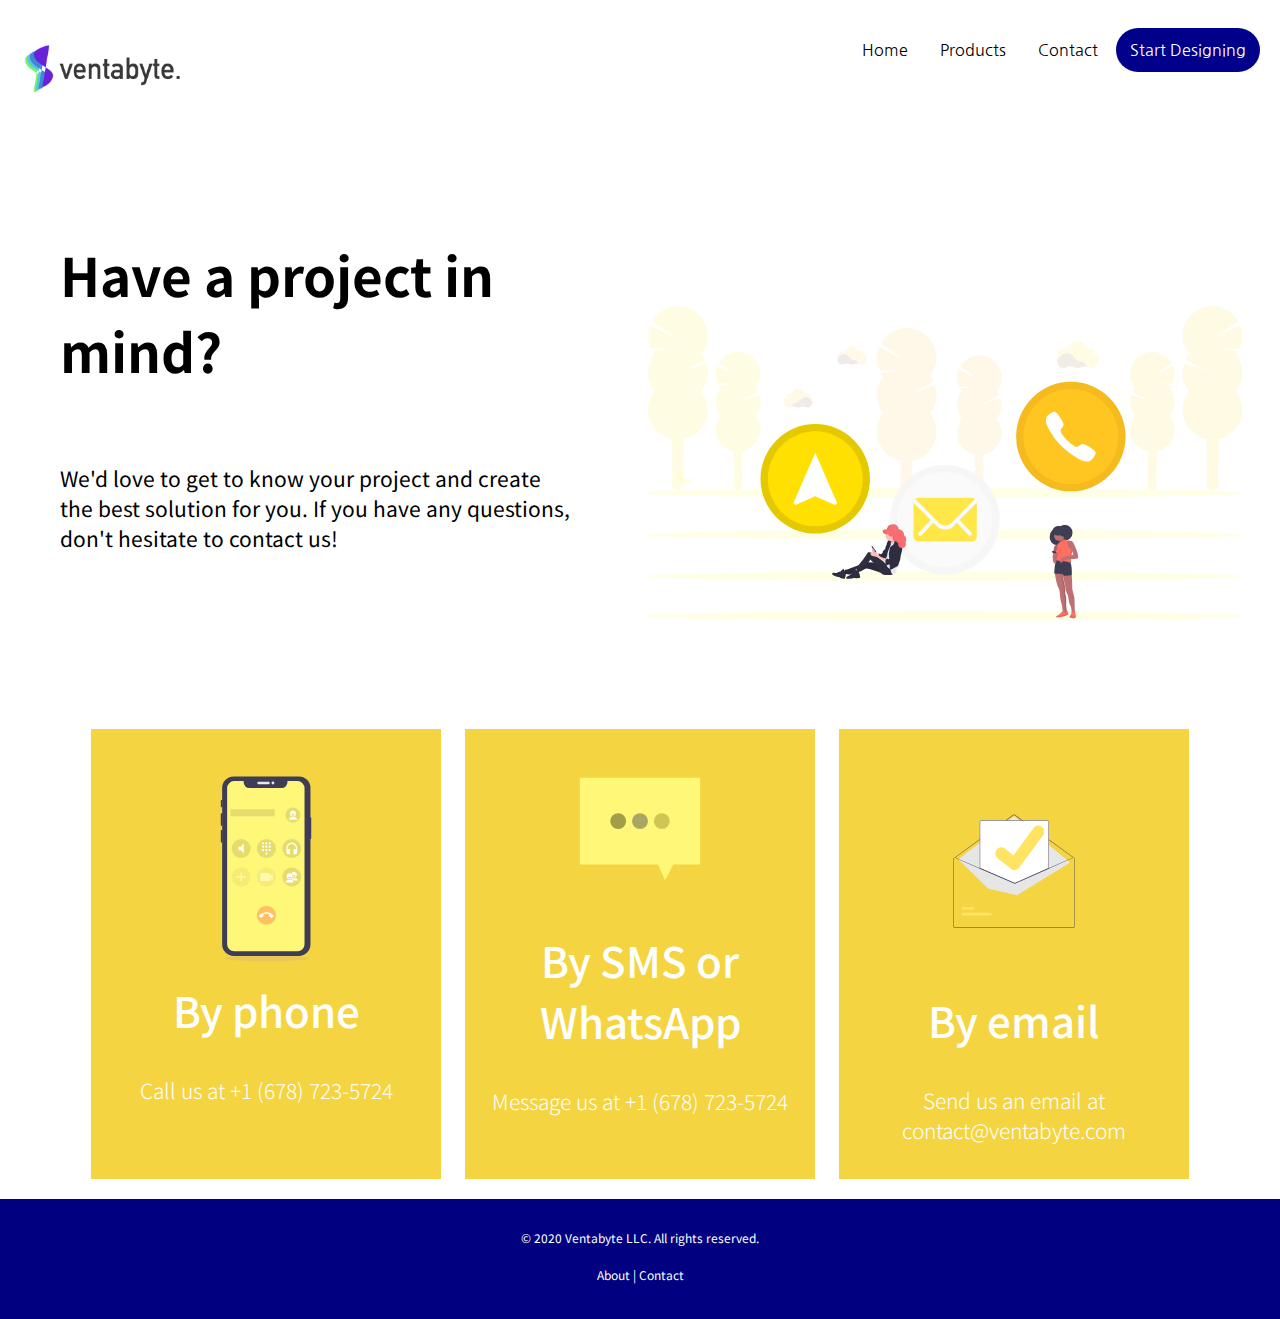
==== contact.html @ 3ee3ee4d "082920" ====
<!DOCTYPE html>
<html>
    <head>
    <link href="https://fonts.googleapis.com/css2?family=Nanum+Gothic&display=swap" rel="stylesheet">
        <link href="https://fonts.googleapis.com/css2?family=Noto+Sans+KR:wght@300;400;500;900&display=swap" rel="stylesheet">
        <link rel="stylesheet" type="text/css" href="style.css">
    </head>
    <body>
    <div class="menu">
         <img class="logo" src="ventabyte-logo.png" width="170" height="56">
               <a href="index.html" class="op">Home</a>
        <a href="products.html" class="op">Products</a>
        <a href="contact.html" class="op">Contact</a>
        <a href="contact.html" class="op-c">Start Designing</a>
        </div>
            <div class="menu-mobile">
                <img class="logo" src="ventabyte-logo.png" width="170" height="56">
                <a id="menuopen" onclick="openMenu()" class="menuopen">&#9776;</a>
                <a id="menuclose" onclick="closeMenu()" class="menuclose">&times;</a>
                <br>
                <div id="mobile-nav" class="mobile-nav">
 <a href="index.html" class="op-m">Home</a>
                <a href="products.html" class="op-m">Products</a>
                <a href="contact.html" class="op-m">Contact</a>
                    <a href="contact.html" class="op-cm">Start Designing</a>
                </div>
        </div>
        <br>
        <br>
        <div class="container">
            <div class="intro"><h1>Have a project in mind?</h1><br><h3>We'd love to get to know your project and create the best solution for you. If you have any questions, don't hesitate to contact us!</h3></div>
        <div class="coderev"><img src="undraw_contact_us_15o2.svg"></div>
        </div>
            <div class="intro-mobile"><h1>Have a project in mind?</h1><br><h3>We'd love to get to know your project and create the best solution for you. If you have any questions, don't hesitate to contact us!</h3></div>
        <div class="coderev-mobile"><img src="undraw_contact_us_15o2.svg"></div>
        <br>
       <div class="contact">
<div class="contactbox">
           <img style="vertical-align: top;" src="undraw_calling_kpbp.svg" width="150px" height="250px">
    <h2 style="padding:0px">By phone</h2>
    <h3>Call us at +1 (678) 723-5724</h3>
           </div>
           <div class="contactbox">
           <img style="vertical-align: top;" src="undraw_typing_jie3.svg" width="150px" height="200px">
    <h2 style="padding:0px">By SMS or WhatsApp</h2>
    <h3>Message us at +1 (678) 723-5724</h3>
           </div>
                      <div class="contactbox">
           <img style="vertical-align: top;" src="undraw_Mail_sent_re_0ofv.svg" width="150px" height="200px">
    <h2 style="padding-top:60px">By email</h2>
    <h3>Send us an email at contact@ventabyte.com</h3>
           </div>
        </div>
        <div class="footer">
        <h5>© 2020 Ventabyte LLC. All rights reserved.</h5>
            <h5 style="padding-top: 0px;"><a href="index.html#about">About</a> | <a href="contact.html">Contact</a></h5>
        </div>
    </body>
    <script>
    function openMenu() {
        document.getElementById("mobile-nav").style.display = "block";
        document.getElementById("menuopen").style.display = "none";
        document.getElementById("menuclose").style.display = "block";
    }
        
            function closeMenu() {
        document.getElementById("mobile-nav").style.display = "none";
        document.getElementById("menuopen").style.display = "block";
        document.getElementById("menuclose").style.display = "none";
    }
        
    </script>
</html>
---- style.css ----
html, body {
    height: 100%;
    margin: 0;
    padding: 0;
    background-color: white;
}
        
        .menu {
            width: 100%;
            text-align: right;
            padding-top: 40px;
            padding-bottom: 5px;
            display: block;
            position: fixed;
            background-color: white;
            top: 0;
        }

.menu a {
    text-decoration: none;
}
        
                .menu-mobile {
            width: 100%;
            text-align: right;
            padding-top: 40px;
                    padding-bottom: 5px;
                    display: none;
                    position: fixed;
                    background-color: white;
        }

.menu-mobile a {
    text-decoration: none;
}
        
        .menuopen {
            margin-right: 30px;
            font-size: 40px;
        }
        
                .menuclose {
            margin-right: 30px;
            font-size: 40px;
                    display: none;
        }
        
        .mobile-nav {
            width: 100%;
            display: none;
            text-align: left;
            margin: 0px;
        }
        
        .op-m {
            font-size: 25px;
            font-family: 'Nanum Gothic', sans-serif;
            width: 100%;
            float: left;
            display: block;
            text-align: left;
            padding: 10px;
            color: black;
        }

.op-m:visited {
    color: black;
}
        
                .op-cm {
            background-color: darkblue;
            color: white;
            font-size: 25px;
            font-family: 'Nanum Gothic', sans-serif;
            width: 100%;
            float: left;
            display: block;
            text-align: left;
            padding: 10px;
                    margin: 0px;
        }
        
        .op {
            padding: 14px;
            font-size: 16px;
            font-family: 'Nanum Gothic', sans-serif;
            color: black;
        }

.op:visited {
    color: black;
}
        
        .op-c {
            background-color: darkblue;
            color: white;
            border-radius: 50px;
            padding: 14px;
            margin-right: 20px;
            font-size: 16px;
            font-family: 'Nanum Gothic', sans-serif;
        }
        
        .logo {
            text-align: left;
            float: left;
            padding-top: 0px;
            margin-top: 0px;
            margin-left: 20px;

        }
        
        .container {
            width: 100%;
            display: inline-block;
            margin-bottom: 0px;
            padding-bottom: 30px;
        }
        
        .coderev {
            float: right;
            text-align: right;
            display: inline;
            padding-top: 200px;
            padding-right: 60px;
            width: 45%;
        }
        
                .mediarev {
            float: left;
            text-align: left;
            display: inline;
            padding-top: 200px;
            padding-left: 60px;
            width: 45%;
        }
        
        .intro {
            width: 45%;
            float: left;
            display: inline;
        }
        
        .mediaintro {
                        width: 45%;
            float: right;
            text-align: left;
            display: inline;
            margin-right: 30px;
            margin-left: 30px;
        }
        
        .coderev-mobile {
            display: none;
            width: 100%;
            text-align: center;
            padding-top: 50px;
        }
        
        .intro-mobile {
            width: 100%;
            display: none;
            padding-top: 40px;
        }
        
        .mediarev-mobile {
            display: none;
            width: 100%;
            text-align: center;
            padding-top: 50px;
        }
        
        .mediaintro-mobile {
            width: 100%;
            display: none;
        }
        
        h1 {
          margin-left: 60px;
            margin-top: 200px;
            font-family: 'Noto Sans KR', sans-serif;
            font-size: 70px;
        }

h2 {
    text-align: center;
    font-family: 'Noto Sans KR', sans-serif;
    font-weight: 500;
    margin-top: 0px;
    font-size: 42px;
}
        
        h3 {
            margin-left: 60px;
            font-family: 'Noto Sans KR', sans-serif;
            font-weight: 400;
            font-size: 28px;
        }
        
        .start {
            border-radius: 50px;
            background-color: #55baff;
            padding: 20px;
            text-align: center;
            margin-left: 60px;
            color: white;
            font-family: 'Noto Sans KR', sans-serif;
            width: 200px;
            border: 0px;
            font-size: 20px;
            text-decoration: none;
        }
        
        .about {
            width: 100%;
            min-height: 50%;
            display: inline-block;
            text-align: center;
        }
        
        .aboutsub {
            width: 20%;
            display: inline;
                text-align: center;
            float: left;
            margin: 2%;
        }
        
                .aboutsub-mobile {
            width: 100%;
            display: none;
                    color: white;
        }
        
         .aboutsub-mobile h4 {
            padding: 20px;
        }
        
        
        .about h1 {
            margin-top: 20px;
            margin-bottom: 0px;
            color: gold;
            text-align: center;
        }
        
        .about h3 {
            margin-left: 45px;
            margin-right: 30px;
            padding-bottom: 50px;
            font-family: 'Noto Sans KR', sans-serif;
            color: black;
        }
        
        .aboutsub h3 {
            margin-left: 0px;
            margin-top: 0px;
            margin-right: 0px;
            padding-bottom: 0px;
            text-align: center;
            font-size: 28px;
        }
        
                .aboutsub-mobile h3 {
            margin-left: 0px;
            margin-top: 0px;
            margin-right: 0px;
            padding-bottom: 0px;
            text-align: center;
            font-size: 28px;
        }
        
        h4 {
            color: black;
            text-align: center;
            font-family: 'Noto Sans KR', sans-serif;
            font-weight: 400;
        }
        
        .footer {
            width: 100%;
            height: 120px;
            background-color: navy;
            bottom: 0px;
        }
        
        h5 {
            text-align: center;
            padding-top: 30px;
            color: white;
            font-size: 12px;
                font-family: 'Noto Sans KR', sans-serif;
            font-weight: 400;
        }
        
        h5 a {
            color: white;
            text-decoration: none;
        }
        
        h5 a:visited {
                        color: white;
            text-decoration: none;
        }

.pricebox-cont {
    width: 100%;
    text-align: center;
    display: inline-block;
    background-color: navy;
}

.pricebox {
    width: 350px;
    height: 620px;
    display: inline-block;
    background-color: white;
    margin-left: 10px;
    margin-right: 10px;
    margin-bottom: 20px;
    vertical-align: top;
}

.pricebox-ui {
        width: 350px;
    height: 375px;
    display: inline-block;
    background-color: #cf00e6;
    color: white;
    font-family: 'Noto Sans KR', sans-serif;
    margin-left: 10px;
    margin-right: 10px;
    margin-bottom: 20px;
    vertical-align: top;
}

.pricebox-ui h4 {
    margin: 0px;
    padding-top: 15px;
    font-weight: 500;
    color: white;
}

.pricebox-ui h2 {
    color: white;
    font-weight: 400;
    margin: 0px;
}

.pricebox-ui p {
    color: white;
    font-weight: 300;
    font-family: 'Noto Sans KR', sans-serif;
    margin: 0px;
    padding-top: 40px;
    padding-left: 10px;
    padding-right: 10px;
    padding-bottom: 10px;
}

.pricebox-tag {
    width: 350px;
    height: 275px;
    background-color: #00e800;
}

.pricebox-tag h4 {
    margin: 0px;
    padding-top: 15px;
    font-weight: 500;
    color: white;
}

.pricebox-tag h2 {
    color: white;
    font-weight: 400;
    margin: 0px;
}

.pricebox-tag p {
    color: white;
    font-weight: 300;
    font-family: 'Noto Sans KR', sans-serif;
    margin: 0px;
    padding-top: 10px;
    padding-left: 10px;
    padding-right: 10px;
    padding-bottom: 10px;
}

ul {
    font-family: 'Noto Sans KR', sans-serif;
    padding-top: 20px;
    padding-bottom: 140px;
}

.inquiry {
    border-radius: 50px;
    background-color: #00e800;
    padding: 15px;
    text-decoration: none;
    color: white;
    font-family: 'Noto Sans KR', sans-serif;
    display: inline;
}

.pricebox-cont h2 {
    margin-top: 15px;
}     

.gdesign {
    width: 100%;
    height: 200px;
    background-color: #00d3e6;
    text-align: center;
    color: white;
    padding-top: 15px;
    margin-bottom: 0px;
}

.gdesign h3 {
    font-weight: 300;
    margin-bottom: 0px;
}

.footer h5 {
    margin-top: 0px;
}

.contact {
    width: 100%;
    text-align: center;
    display: inline-block;
}

.contactbox {
        width: 350px;
    height: 450px;
    display: inline-block;
    background-color: #cf00e6;
    color: white;
    font-family: 'Noto Sans KR', sans-serif;
    margin-left: 10px;
    margin-right: 10px;
    margin-bottom: 20px;
    vertical-align: top;
    text-align: center; background-color: #f5d442
}

.contactbox h3 {
    margin: 0px;
    font-weight: 300;
}

        @media screen and (max-width: 1632px) {
            h1 {font-size: 53px}
            h3 {font-size: 21px}
            .start {font-size: 15px; padding: 15px; width: 150px}
            .coderev img {width: 600px; height: 455px}
            .mediarev-mobile {display: none}
            .mediaintro-mobile {display: none}
            .mediarev-mobile img {width: 598px; height: 373px}
        }
        
                @media screen and (max-width: 1416px) {
            .mediarev img {width: 638px; height: 398px}
        }
        
                        @media screen and (max-width: 1056px) {
            .mediarev img {width: 510px; height: 318px}
        }
        
        @media screen and (max-width: 1092px) {
                    .intro {display: none}
                    .coderev {display: none}
            .container {display: none}
                        .intro-mobile {display: block}
                    .coderev-mobile {display: block}
                    h1 {margin-top: 50px}
            .mediarev {display: none}
            .mediaintro {display: none}
                        .mediarev-mobile {display: block}
            .mediaintro-mobile {display: block}
            .menu {display: none}
            .menu-mobile {display: block}
        }
        
        @media screen and (max-width: 720px) {
                    .intro {display: none}
                    .coderev {display: none}
            .container {display: none}
                        .intro-mobile {display: block}
                    .coderev-mobile {display: block}
            .coderev-mobile img {width: 600px; height: 455px;}
                    h1 {margin-top: 50px}
            .mediarev {display: none}
            .mediaintro {display: none}
                                    .mediarev-mobile {display: block}
            .mediaintro-mobile {display: block}
            .mediarev-mobile img {width: 598px; height: 373px}
            .menu {display: none}
            .menu-mobile {display: block}
        }
        
                @media screen and (max-width: 720px) {
                    .intro {display: none}
                    .coderev {display: none}
                    .container {display: none}
                        .intro-mobile {display: block}
                    .coderev-mobile {display: block}
            .coderev-mobile img {width: 450px; height: 341px;}
                    h1 {margin-top: 50px; margin-left: 45px; margin-right: 20px;}
                    h3 {margin-left: 45px; margin-right: 20px;}
                    .start {margin-left: 45px;}
                    .mediarev {display: none}
            .mediaintro {display: none}
            .mediarev-mobile {display: block}
            .mediaintro-mobile {display: block}
                    .mediarev-mobile img {width: 449px; height: 280px}
        }
        
        @media screen and (max-width: 1296px) {
            .aboutsub {display: none}
            .aboutsub-mobile {display: block}
        }

@media screen and (max-width: 1100px) {
    .pricebox {width: 288px; margin-left: auto; margin-right: auto}
    .pricebox-ui {width: 288px; margin-left: auto; margin-right: auto}
    .pricebox-tag {width: 100%}
}

@media screen and (max-width: 715px) {
    .pricebox {width: 380px; height: 630px; margin-left: auto; margin-right: auto}
    .pricebox-ui {width: 380px; height: 400px; margin-left: auto; margin-right: auto}
}
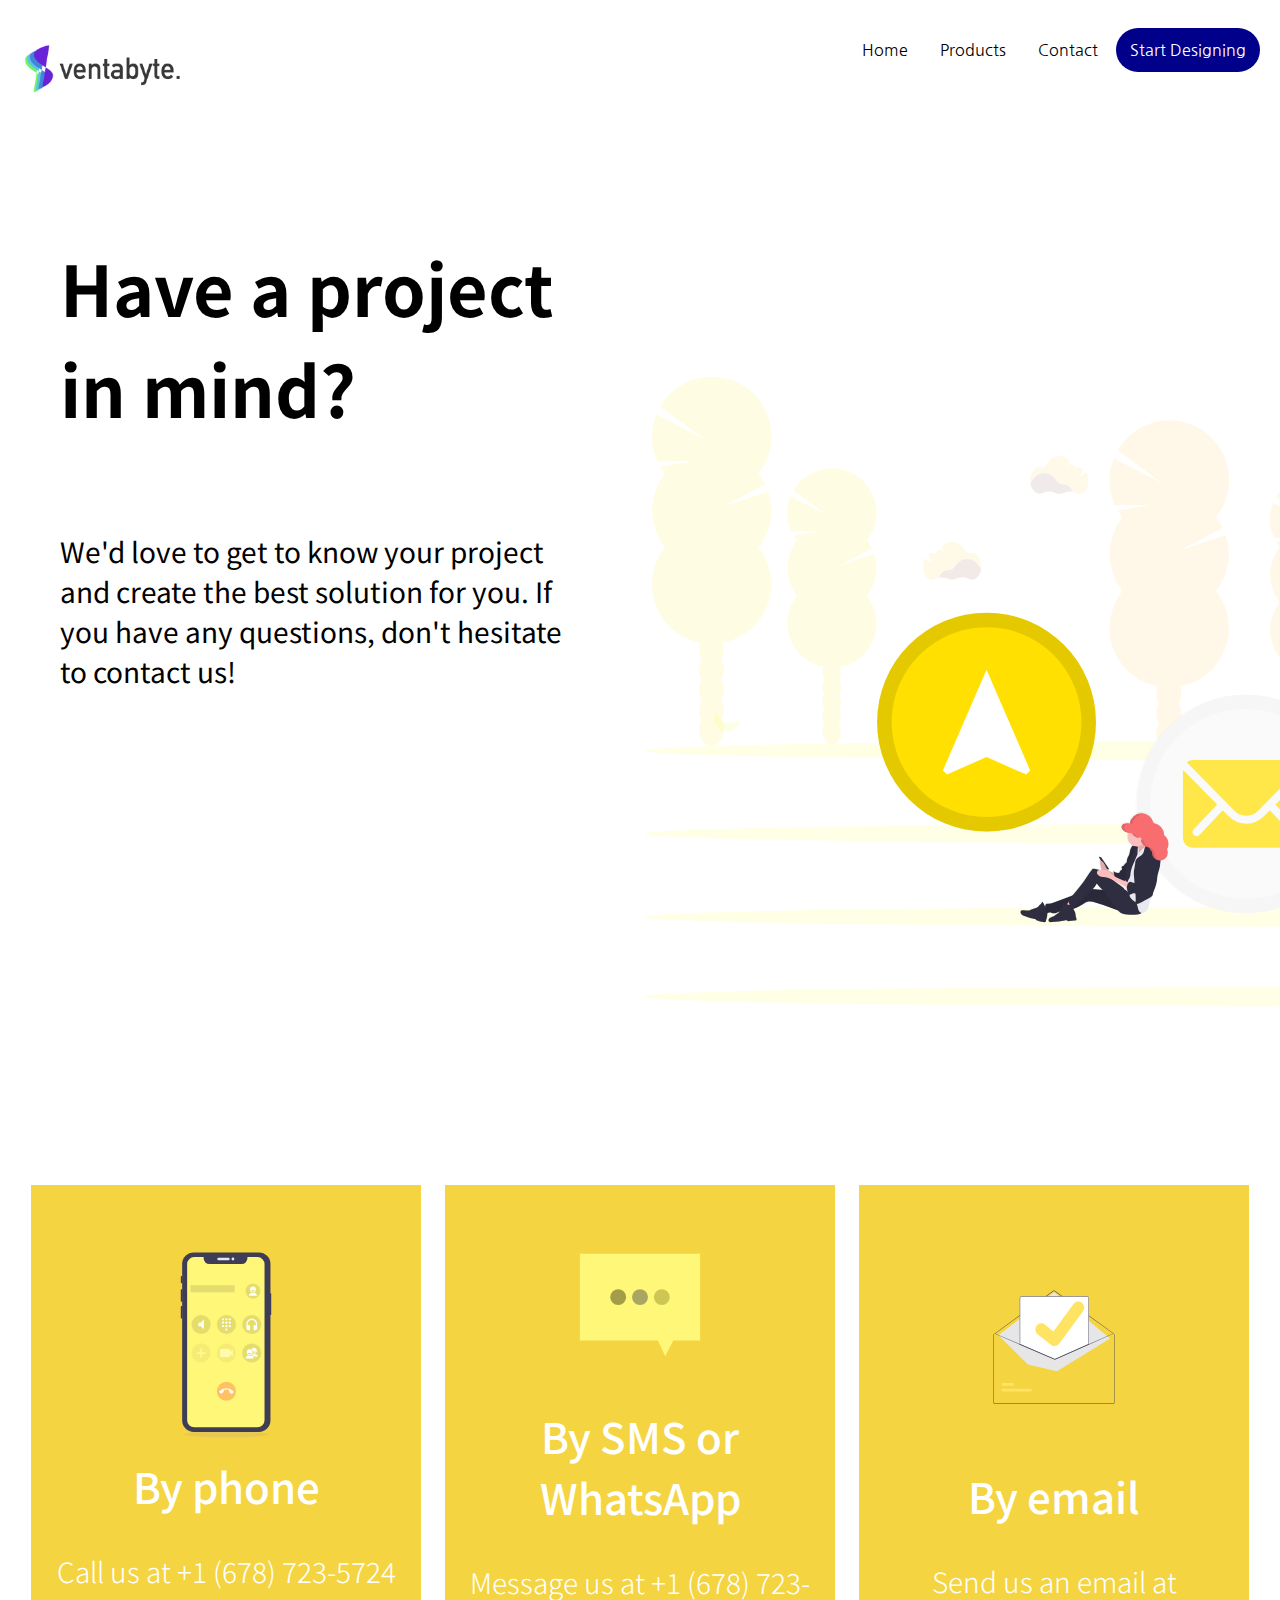
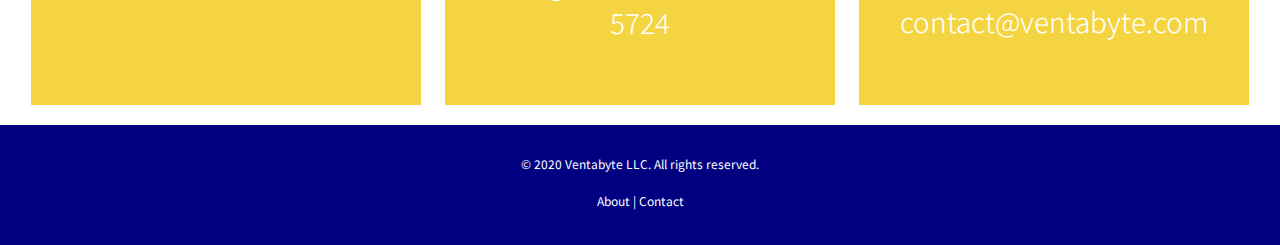
==== commit a28e3dbb: "083020" ====
--- a/contact.html
+++ b/contact.html
@@ -1,6 +1,8 @@
 <!DOCTYPE html>
 <html>
     <head>
+                <meta name="viewport" content="width=device-width, initial-scale=1.0">
+        <title>Ventabyte | The Web. Modernized.</title>
     <link href="https://fonts.googleapis.com/css2?family=Nanum+Gothic&display=swap" rel="stylesheet">
         <link href="https://fonts.googleapis.com/css2?family=Noto+Sans+KR:wght@300;400;500;900&display=swap" rel="stylesheet">
         <link rel="stylesheet" type="text/css" href="style.css">
@@ -29,10 +31,10 @@
         <br>
         <div class="container">
             <div class="intro"><h1>Have a project in mind?</h1><br><h3>We'd love to get to know your project and create the best solution for you. If you have any questions, don't hesitate to contact us!</h3></div>
-        <div class="coderev"><img src="undraw_contact_us_15o2.svg"></div>
+        <div class="coderev"><img src="undraw_contact_us_15o2.svg" width="1200px" height="911px"></div>
         </div>
             <div class="intro-mobile"><h1>Have a project in mind?</h1><br><h3>We'd love to get to know your project and create the best solution for you. If you have any questions, don't hesitate to contact us!</h3></div>
-        <div class="coderev-mobile"><img src="undraw_contact_us_15o2.svg"></div>
+        <div class="coderev-mobile"><img src="undraw_contact_us_15o2.svg" width="900px" height="683px"></div>
         <br>
        <div class="contact">
 <div class="contactbox">
--- a/style.css
+++ b/style.css
@@ -22,6 +22,7 @@
         
                 .menu-mobile {
             width: 100%;
+                    height: 100px;
             text-align: right;
             padding-top: 40px;
                     padding-bottom: 5px;
@@ -36,12 +37,12 @@
         
         .menuopen {
             margin-right: 30px;
-            font-size: 40px;
+            font-size: 50px;
         }
         
                 .menuclose {
             margin-right: 30px;
-            font-size: 40px;
+            font-size: 60px;
                     display: none;
         }
         
@@ -49,6 +50,7 @@
             width: 100%;
             display: none;
             text-align: left;
+            background-color: white;
             margin: 0px;
         }
         
@@ -61,6 +63,7 @@
             text-align: left;
             padding: 10px;
             color: black;
+            background-color: white;
         }
 
 .op-m:visited {
@@ -160,7 +163,7 @@
         .intro-mobile {
             width: 100%;
             display: none;
-            padding-top: 40px;
+            padding-top: 80px;
         }
         
         .mediarev-mobile {
@@ -203,6 +206,7 @@
             padding: 20px;
             text-align: center;
             margin-left: 60px;
+            margin-top: 50px;
             color: white;
             font-family: 'Noto Sans KR', sans-serif;
             width: 200px;
@@ -219,28 +223,17 @@
         }
         
         .aboutsub {
-            width: 20%;
+            width: 25%;
             display: inline;
                 text-align: center;
             float: left;
-            margin: 2%;
-        }
-        
-                .aboutsub-mobile {
-            width: 100%;
-            display: none;
-                    color: white;
-        }
-        
-         .aboutsub-mobile h4 {
-            padding: 20px;
-        }
-        
-        
+            
+        }
+         
         .about h1 {
             margin-top: 20px;
             margin-bottom: 0px;
-            color: gold;
+            color: dimgray;
             text-align: center;
         }
         
@@ -261,20 +254,13 @@
             font-size: 28px;
         }
         
-                .aboutsub-mobile h3 {
-            margin-left: 0px;
-            margin-top: 0px;
-            margin-right: 0px;
-            padding-bottom: 0px;
-            text-align: center;
-            font-size: 28px;
-        }
-        
         h4 {
             color: black;
             text-align: center;
             font-family: 'Noto Sans KR', sans-serif;
             font-weight: 400;
+            margin-left: 10px;
+            margin-right: 10px;
         }
         
         .footer {
@@ -323,7 +309,7 @@
 
 .pricebox-ui {
         width: 350px;
-    height: 375px;
+    height: 390px;
     display: inline-block;
     background-color: #cf00e6;
     color: white;
@@ -360,7 +346,7 @@
 
 .pricebox-tag {
     width: 350px;
-    height: 275px;
+    height: 290px;
     background-color: #00e800;
 }
 
@@ -435,7 +421,8 @@
 
 .contactbox {
         width: 350px;
-    height: 450px;
+    height: 480px;
+    padding: 20px;
     display: inline-block;
     background-color: #cf00e6;
     color: white;
@@ -452,85 +439,101 @@
     font-weight: 300;
 }
 
-        @media screen and (max-width: 1632px) {
-            h1 {font-size: 53px}
-            h3 {font-size: 21px}
-            .start {font-size: 15px; padding: 15px; width: 150px}
-            .coderev img {width: 600px; height: 455px}
-            .mediarev-mobile {display: none}
-            .mediaintro-mobile {display: none}
-            .mediarev-mobile img {width: 598px; height: 373px}
-        }
-        
-                @media screen and (max-width: 1416px) {
-            .mediarev img {width: 638px; height: 398px}
-        }
-        
-                        @media screen and (max-width: 1056px) {
-            .mediarev img {width: 510px; height: 318px}
-        }
-        
-        @media screen and (max-width: 1092px) {
-                    .intro {display: none}
-                    .coderev {display: none}
-            .container {display: none}
-                        .intro-mobile {display: block}
-                    .coderev-mobile {display: block}
-                    h1 {margin-top: 50px}
-            .mediarev {display: none}
-            .mediaintro {display: none}
-                        .mediarev-mobile {display: block}
-            .mediaintro-mobile {display: block}
-            .menu {display: none}
-            .menu-mobile {display: block}
-        }
-        
-        @media screen and (max-width: 720px) {
-                    .intro {display: none}
-                    .coderev {display: none}
-            .container {display: none}
-                        .intro-mobile {display: block}
-                    .coderev-mobile {display: block}
-            .coderev-mobile img {width: 600px; height: 455px;}
-                    h1 {margin-top: 50px}
-            .mediarev {display: none}
-            .mediaintro {display: none}
-                                    .mediarev-mobile {display: block}
-            .mediaintro-mobile {display: block}
-            .mediarev-mobile img {width: 598px; height: 373px}
-            .menu {display: none}
-            .menu-mobile {display: block}
-        }
-        
-                @media screen and (max-width: 720px) {
-                    .intro {display: none}
-                    .coderev {display: none}
-                    .container {display: none}
-                        .intro-mobile {display: block}
-                    .coderev-mobile {display: block}
-            .coderev-mobile img {width: 450px; height: 341px;}
-                    h1 {margin-top: 50px; margin-left: 45px; margin-right: 20px;}
-                    h3 {margin-left: 45px; margin-right: 20px;}
-                    .start {margin-left: 45px;}
-                    .mediarev {display: none}
-            .mediaintro {display: none}
-            .mediarev-mobile {display: block}
-            .mediaintro-mobile {display: block}
-                    .mediarev-mobile img {width: 449px; height: 280px}
-        }
-        
-        @media screen and (max-width: 1296px) {
-            .aboutsub {display: none}
-            .aboutsub-mobile {display: block}
-        }
-
-@media screen and (max-width: 1100px) {
-    .pricebox {width: 288px; margin-left: auto; margin-right: auto}
-    .pricebox-ui {width: 288px; margin-left: auto; margin-right: auto}
-    .pricebox-tag {width: 100%}
-}
-
-@media screen and (max-width: 715px) {
-    .pricebox {width: 380px; height: 630px; margin-left: auto; margin-right: auto}
-    .pricebox-ui {width: 380px; height: 400px; margin-left: auto; margin-right: auto}
+@media screen and (max-width: 1200px) {
+    .menu {display: none}
+    .menu-mobile {display: block}
+    .mobile-nav {display: block}
+    .intro {display: none}
+    .coderev {display: none}
+    .intro-mobile {display: block}
+    .coderev-mobile {display: block}
+    .mediaintro {display: none}
+    .mediarev {display: none}
+    .mediaintro-mobile {display: block}
+    .mediarev-mobile {display: block}
+    h1 {font-size: 58px}
+    h2 {font-size: 35px}
+    h3 {font-size: 23px}
+    .start {font-size: 17px; padding: 17px; width: 170px}
+    .aboutsub {width: 20%}
+    .aboutsub h3 {font-size: 23px}
+    .footer {height: 100px}
+    .inquiry {padding: 12px}
+}
+
+@media screen and (max-width: 992px) {
+    .menu {display: none}
+    .menu-mobile {display: block}
+    .mobile-nav {display: block}
+    .intro {display: none}
+    .coderev {display: none}
+    .intro-mobile {display: block}
+    .coderev-mobile {display: block}
+    .coderev mobile img {width: 545px; height: 413px}
+    .mediaintro {display: none}
+    .mediarev {display: none}
+    .mediaintro-mobile {display: block}
+    .mediarev-mobile {display: block}
+    h1 {font-size: 45px; margin-top: 50px;}
+    h2 {font-size: 35px}
+    h3 {font-size: 23px}
+    .start {font-size: 13px; padding: 13px; width: 130px}
+    .aboutsub {width: 25%}
+    .aboutsub h3 {font-size: 23px}
+    .footer {height: 110px}
+    .inquiry {padding: 12px}
+    .gdesign h2 {font-size: 35px}
+    .gdesign h3 {font-size: 23px; margin: 0px}
+    .pricebox-cont h2, .pricebox-cont h3 {margin-left: 0px; margin-right: 0px}
+    .pricebox-cont h2 {font-size: 35px}
+    .pricebox-cont h3 {font-size: 23px; margin-bottom: 20px}
+    .about h1 {margin: 0px}
+}
+
+@media screen and (max-width: 768px) {
+    .menu {display: none}
+    .menu-mobile {display: block}
+    .mobile-nav {display: block}
+    .intro {display: none}
+    .coderev {display: none}
+    .intro-mobile {display: block}
+    .coderev-mobile {display: block}
+    .coderev mobile img {width: 997px; height: 756px}
+    .mediaintro {display: none}
+    .mediarev {display: none}
+    .mediaintro-mobile {display: block}
+    .mediarev-mobile {display: block}
+    h1 {font-size: 74px; margin-top: 40px; margin-left: 38px}
+    h2 {font-size: 58px}
+    h3 {font-size: 38px; margin-left: 38px; margin-right: 38px;}
+    .start {font-size: 21px; padding: 21px; width: 210px}
+    .aboutsub {width: 25%}
+    .aboutsub h3 {font-size: 38px; margin-left: 38px; margin-right: 38px;}
+    .footer {height: 110px}
+    .inquiry {padding: 12px}
+    h4 {margin-left: 8px; margin-right: 8px}
+}
+
+@media screen and (max-width: 600px) {
+    .menu {display: none}
+    .menu-mobile {display: block}
+    .mobile-nav {display: block}
+    .intro {display: none}
+    .coderev {display: none}
+    .intro-mobile {display: block}
+    .coderev-mobile {display: block}
+    .coderev mobile img {width: 638px; height: 484px}
+    .mediaintro {display: none}
+    .mediarev {display: none}
+    .mediaintro-mobile {display: block}
+    .mediarev-mobile {display: block}
+    h1 {font-size: 61px; margin-top: 40px; margin-left: 32px}
+    h2 {font-size: 48px}
+    h3 {font-size: 32px; margin-left: 32px; margin-right: 32px;}
+    .start {font-size: 17px; padding: 17px; width: 170px}
+    .aboutsub {width: 100%}
+    .aboutsub h3 {font-size: 32px; margin-left: 32px; margin-right: 32px;}
+    .footer {height: 110px}
+    .inquiry {padding: 10px}
+    h4 {margin-left: 7px; margin-right: 7px}
 }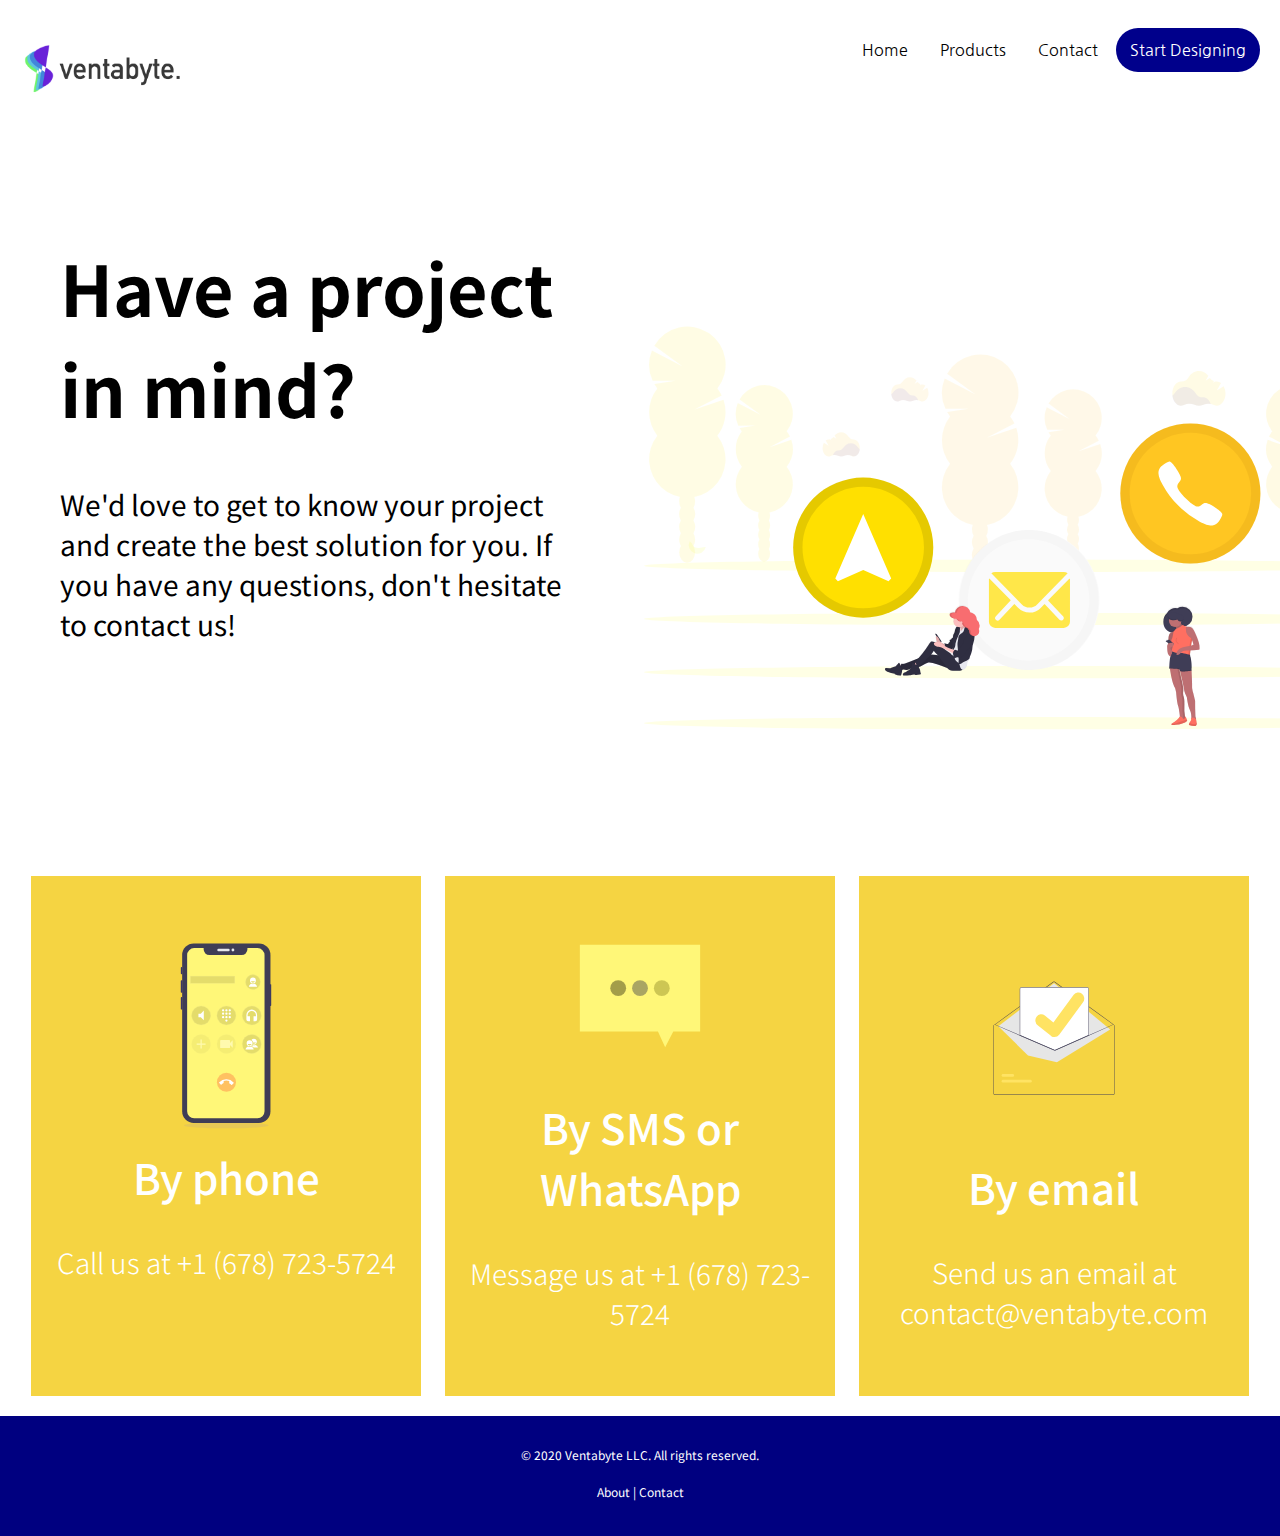
==== commit 6a96f9ec: "090220" ====
--- a/contact.html
+++ b/contact.html
@@ -16,7 +16,7 @@
         <a href="contact.html" class="op-c">Start Designing</a>
         </div>
             <div class="menu-mobile">
-                <img class="logo" src="ventabyte-logo.png" width="170" height="56">
+                <img class="logo" src="ventabyte-logo.png" width="255px" height="84px">
                 <a id="menuopen" onclick="openMenu()" class="menuopen">&#9776;</a>
                 <a id="menuclose" onclick="closeMenu()" class="menuclose">&times;</a>
                 <br>
@@ -34,13 +34,14 @@
         <div class="coderev"><img src="undraw_contact_us_15o2.svg" width="1200px" height="911px"></div>
         </div>
             <div class="intro-mobile"><h1>Have a project in mind?</h1><br><h3>We'd love to get to know your project and create the best solution for you. If you have any questions, don't hesitate to contact us!</h3></div>
-        <div class="coderev-mobile"><img src="undraw_contact_us_15o2.svg" width="900px" height="683px"></div>
+        <div class="coderev-mobile"><img src="undraw_contact_us_15o2.svg" width="100%"></div>
+        <br>
         <br>
        <div class="contact">
 <div class="contactbox">
            <img style="vertical-align: top;" src="undraw_calling_kpbp.svg" width="150px" height="250px">
     <h2 style="padding:0px">By phone</h2>
-    <h3>Call us at +1 (678) 723-5724</h3>
+    <h3 href="tel:+16787235724">Call us at +1 (678) 723-5724</h3>
            </div>
            <div class="contactbox">
            <img style="vertical-align: top;" src="undraw_typing_jie3.svg" width="150px" height="200px">
@@ -50,7 +51,7 @@
                       <div class="contactbox">
            <img style="vertical-align: top;" src="undraw_Mail_sent_re_0ofv.svg" width="150px" height="200px">
     <h2 style="padding-top:60px">By email</h2>
-    <h3>Send us an email at contact@ventabyte.com</h3>
+    <h3 href="mailto:contact@ventabyte.com">Send us an email at contact@ventabyte.com</h3>
            </div>
         </div>
         <div class="footer">
--- a/style.css
+++ b/style.css
@@ -22,9 +22,9 @@
         
                 .menu-mobile {
             width: 100%;
-                    height: 100px;
+                    height: 80px;
             text-align: right;
-            padding-top: 40px;
+            padding-top: 20px;
                     padding-bottom: 5px;
                     display: none;
                     position: fixed;
@@ -135,7 +135,7 @@
             display: inline;
             padding-top: 200px;
             padding-left: 60px;
-            width: 45%;
+            width: 40%;
         }
         
         .intro {
@@ -145,7 +145,7 @@
         }
         
         .mediaintro {
-                        width: 45%;
+                        width: 40%;
             float: right;
             text-align: left;
             display: inline;
@@ -163,7 +163,7 @@
         .intro-mobile {
             width: 100%;
             display: none;
-            padding-top: 80px;
+            padding-top: 50px;
         }
         
         .mediarev-mobile {
@@ -183,6 +183,7 @@
             margin-top: 200px;
             font-family: 'Noto Sans KR', sans-serif;
             font-size: 70px;
+            margin-bottom: 0px;
         }
 
 h2 {
@@ -205,8 +206,8 @@
             background-color: #55baff;
             padding: 20px;
             text-align: center;
-            margin-left: 60px;
-            margin-top: 50px;
+            margin-left: 20px;
+            margin-top: 0px;
             color: white;
             font-family: 'Noto Sans KR', sans-serif;
             width: 200px;
@@ -227,6 +228,7 @@
             display: inline;
                 text-align: center;
             float: left;
+            margin-top: 50px;
             
         }
          
@@ -259,8 +261,8 @@
             text-align: center;
             font-family: 'Noto Sans KR', sans-serif;
             font-weight: 400;
-            margin-left: 10px;
-            margin-right: 10px;
+            margin-left: 20px;
+            margin-right: 20px;
         }
         
         .footer {
@@ -439,10 +441,13 @@
     font-weight: 300;
 }
 
+@media screen and (max-width: 2000px) {
+    .coderev img {width: 768px; height: 584px;}
+}
+
 @media screen and (max-width: 1200px) {
     .menu {display: none}
     .menu-mobile {display: block}
-    .mobile-nav {display: block}
     .intro {display: none}
     .coderev {display: none}
     .intro-mobile {display: block}
@@ -455,21 +460,21 @@
     h2 {font-size: 35px}
     h3 {font-size: 23px}
     .start {font-size: 17px; padding: 17px; width: 170px}
-    .aboutsub {width: 20%}
+    .aboutsub {width: 100%}
     .aboutsub h3 {font-size: 23px}
     .footer {height: 100px}
     .inquiry {padding: 12px}
+    .container {display: none}
 }
 
 @media screen and (max-width: 992px) {
     .menu {display: none}
     .menu-mobile {display: block}
-    .mobile-nav {display: block}
     .intro {display: none}
     .coderev {display: none}
     .intro-mobile {display: block}
     .coderev-mobile {display: block}
-    .coderev mobile img {width: 545px; height: 413px}
+    .coderev mobile img {width: 550px; height: 413px}
     .mediaintro {display: none}
     .mediarev {display: none}
     .mediaintro-mobile {display: block}
@@ -478,7 +483,7 @@
     h2 {font-size: 35px}
     h3 {font-size: 23px}
     .start {font-size: 13px; padding: 13px; width: 130px}
-    .aboutsub {width: 25%}
+    .aboutsub {width: 100%}
     .aboutsub h3 {font-size: 23px}
     .footer {height: 110px}
     .inquiry {padding: 12px}
@@ -488,36 +493,36 @@
     .pricebox-cont h2 {font-size: 35px}
     .pricebox-cont h3 {font-size: 23px; margin-bottom: 20px}
     .about h1 {margin: 0px}
+    .container {display: none}
 }
 
 @media screen and (max-width: 768px) {
     .menu {display: none}
     .menu-mobile {display: block}
-    .mobile-nav {display: block}
     .intro {display: none}
     .coderev {display: none}
     .intro-mobile {display: block}
     .coderev-mobile {display: block}
-    .coderev mobile img {width: 997px; height: 756px}
+    .coderev mobile img {width: 100%; height: 40%}
     .mediaintro {display: none}
     .mediarev {display: none}
     .mediaintro-mobile {display: block}
     .mediarev-mobile {display: block}
-    h1 {font-size: 74px; margin-top: 40px; margin-left: 38px}
-    h2 {font-size: 58px}
-    h3 {font-size: 38px; margin-left: 38px; margin-right: 38px;}
-    .start {font-size: 21px; padding: 21px; width: 210px}
-    .aboutsub {width: 25%}
-    .aboutsub h3 {font-size: 38px; margin-left: 38px; margin-right: 38px;}
+    h1 {font-size: 59px; margin-top: 25px; margin-left: 20px}
+    h2 {font-size: 47px}
+    h3 {font-size: 30px; margin-left: 30px; margin-right: 30px;}
+    .start {font-size: 20px; padding: 20px; width: 200px}
+    .aboutsub {width: 100%}
+    .aboutsub h3 {font-size: 30px; margin-left: 30px; margin-right: 30px;}
     .footer {height: 110px}
     .inquiry {padding: 12px}
     h4 {margin-left: 8px; margin-right: 8px}
+    .container {display: none}
 }
 
 @media screen and (max-width: 600px) {
     .menu {display: none}
     .menu-mobile {display: block}
-    .mobile-nav {display: block}
     .intro {display: none}
     .coderev {display: none}
     .intro-mobile {display: block}
@@ -527,13 +532,14 @@
     .mediarev {display: none}
     .mediaintro-mobile {display: block}
     .mediarev-mobile {display: block}
-    h1 {font-size: 61px; margin-top: 40px; margin-left: 32px}
-    h2 {font-size: 48px}
-    h3 {font-size: 32px; margin-left: 32px; margin-right: 32px;}
-    .start {font-size: 17px; padding: 17px; width: 170px}
+    h1 {font-size: 49px; margin-top: 33px; margin-left: 20px}
+    h2 {font-size: 40px}
+    h3 {font-size: 27px; margin-left: 20px; margin-right: 20px;}
+    .start {font-size: 14px; padding: 19px; width: 140px}
     .aboutsub {width: 100%}
-    .aboutsub h3 {font-size: 32px; margin-left: 32px; margin-right: 32px;}
+    .aboutsub h3 {font-size: 27px; margin-left: 27px; margin-right: 27px;}
     .footer {height: 110px}
     .inquiry {padding: 10px}
     h4 {margin-left: 7px; margin-right: 7px}
+    .container {display: none}
 }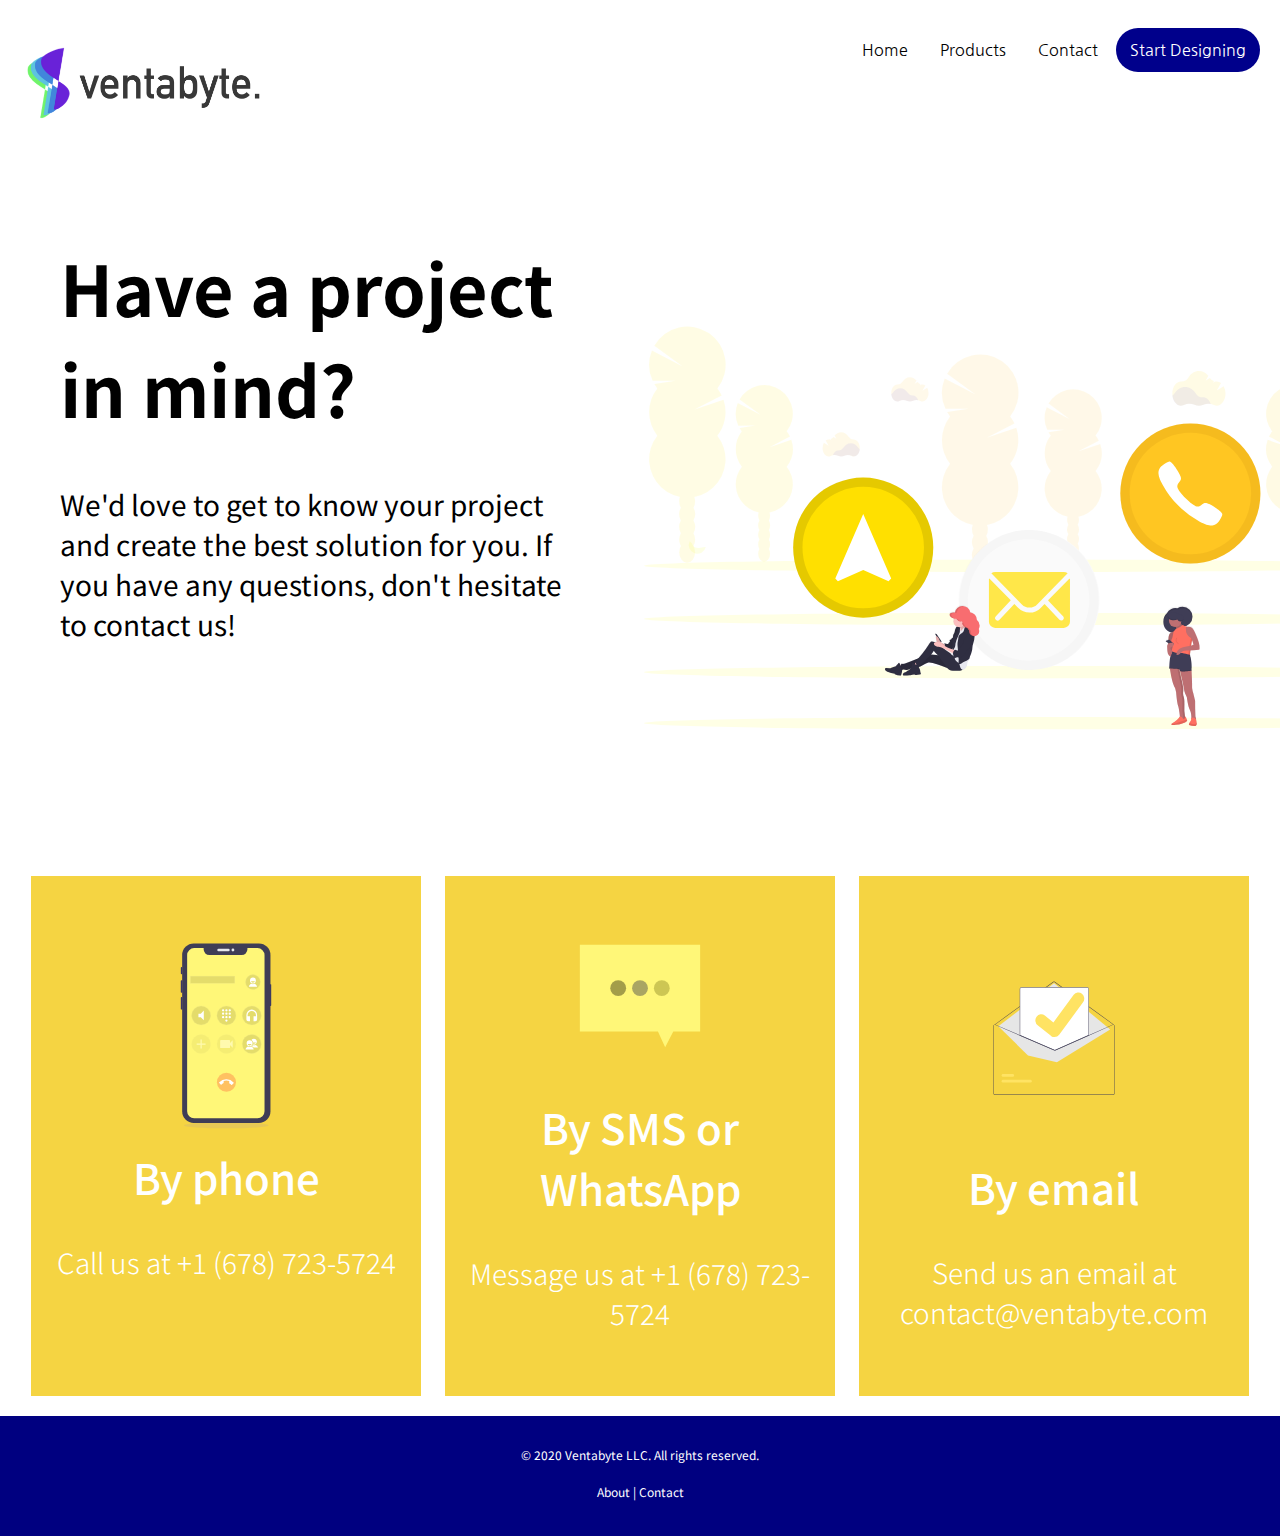
==== commit 85eb32da: "090420D" ====
--- a/contact.html
+++ b/contact.html
@@ -9,14 +9,14 @@
     </head>
     <body>
     <div class="menu">
-         <img class="logo" src="ventabyte-logo.png" width="170" height="56">
+         <img class="logo" src="ventabyte-logo.png" width="255px" height="84px">
                <a href="index.html" class="op">Home</a>
         <a href="products.html" class="op">Products</a>
         <a href="contact.html" class="op">Contact</a>
         <a href="contact.html" class="op-c">Start Designing</a>
         </div>
             <div class="menu-mobile">
-                <img class="logo" src="ventabyte-logo.png" width="255px" height="84px">
+                <img class="logo" src="ventabyte-logo.png" width="227" height="75">
                 <a id="menuopen" onclick="openMenu()" class="menuopen">&#9776;</a>
                 <a id="menuclose" onclick="closeMenu()" class="menuclose">&times;</a>
                 <br>
--- a/style.css
+++ b/style.css
@@ -204,15 +204,15 @@
         .start {
             border-radius: 50px;
             background-color: #55baff;
-            padding: 20px;
-            text-align: center;
-            margin-left: 20px;
-            margin-top: 0px;
+            padding: 15px;
+            text-align: center;
+            margin: 60px;
+            margin-top: 40px;
             color: white;
             font-family: 'Noto Sans KR', sans-serif;
             width: 200px;
             border: 0px;
-            font-size: 20px;
+            font-size: 15px;
             text-decoration: none;
         }
         
@@ -298,9 +298,16 @@
     background-color: navy;
 }
 
+.pricebox-cont-m {
+    width: 100%;
+    text-align: center;
+    display: inline-block;
+    background-color: navy;
+}
+
 .pricebox {
     width: 350px;
-    height: 620px;
+    height: 630px;
     display: inline-block;
     background-color: white;
     margin-left: 10px;
@@ -309,6 +316,22 @@
     vertical-align: top;
 }
 
+.pricebox-m {
+    width: 95%;
+    height: 200px;
+    display: inline-block;
+    background-color: white;
+    margin-left: auto;
+    margin-right: auto;
+    margin-bottom: 20px;
+    vertical-align: top;
+}
+
+.pricebox-m .pricebox-tag {
+    width: 200px;
+    height: 100%;
+}
+
 .pricebox-ui {
         width: 350px;
     height: 390px;
@@ -384,12 +407,13 @@
 
 .inquiry {
     border-radius: 50px;
+    margin-top: 0px;
+    margin-bottom: 30px;
     background-color: #00e800;
     padding: 15px;
     text-decoration: none;
     color: white;
     font-family: 'Noto Sans KR', sans-serif;
-    display: inline;
 }
 
 .pricebox-cont h2 {
@@ -456,10 +480,9 @@
     .mediarev {display: none}
     .mediaintro-mobile {display: block}
     .mediarev-mobile {display: block}
-    h1 {font-size: 58px}
+    h1 {font-size: 58px; margin-top: 100px;}
     h2 {font-size: 35px}
     h3 {font-size: 23px}
-    .start {font-size: 17px; padding: 17px; width: 170px}
     .aboutsub {width: 100%}
     .aboutsub h3 {font-size: 23px}
     .footer {height: 100px}
@@ -479,10 +502,9 @@
     .mediarev {display: none}
     .mediaintro-mobile {display: block}
     .mediarev-mobile {display: block}
-    h1 {font-size: 45px; margin-top: 50px;}
+    h1 {font-size: 45px; margin-top: 100px}
     h2 {font-size: 35px}
     h3 {font-size: 23px}
-    .start {font-size: 13px; padding: 13px; width: 130px}
     .aboutsub {width: 100%}
     .aboutsub h3 {font-size: 23px}
     .footer {height: 110px}
@@ -494,6 +516,7 @@
     .pricebox-cont h3 {font-size: 23px; margin-bottom: 20px}
     .about h1 {margin: 0px}
     .container {display: none}
+    .start {margin: 20px}
 }
 
 @media screen and (max-width: 768px) {
@@ -508,16 +531,16 @@
     .mediarev {display: none}
     .mediaintro-mobile {display: block}
     .mediarev-mobile {display: block}
-    h1 {font-size: 59px; margin-top: 25px; margin-left: 20px}
+    h1 {font-size: 59px; margin-left: 20px; margin-top: 90px}
     h2 {font-size: 47px}
     h3 {font-size: 30px; margin-left: 30px; margin-right: 30px;}
-    .start {font-size: 20px; padding: 20px; width: 200px}
     .aboutsub {width: 100%}
     .aboutsub h3 {font-size: 30px; margin-left: 30px; margin-right: 30px;}
     .footer {height: 110px}
     .inquiry {padding: 12px}
     h4 {margin-left: 8px; margin-right: 8px}
     .container {display: none}
+    .start {margin: 20px}
 }
 
 @media screen and (max-width: 600px) {
@@ -532,14 +555,14 @@
     .mediarev {display: none}
     .mediaintro-mobile {display: block}
     .mediarev-mobile {display: block}
-    h1 {font-size: 49px; margin-top: 33px; margin-left: 20px}
+    h1 {font-size: 49px; margin-top: 85px; margin-left: 20px}
     h2 {font-size: 40px}
     h3 {font-size: 27px; margin-left: 20px; margin-right: 20px;}
-    .start {font-size: 14px; padding: 19px; width: 140px}
     .aboutsub {width: 100%}
     .aboutsub h3 {font-size: 27px; margin-left: 27px; margin-right: 27px;}
     .footer {height: 110px}
     .inquiry {padding: 10px}
     h4 {margin-left: 7px; margin-right: 7px}
     .container {display: none}
+    .start {margin: 20px}
 }